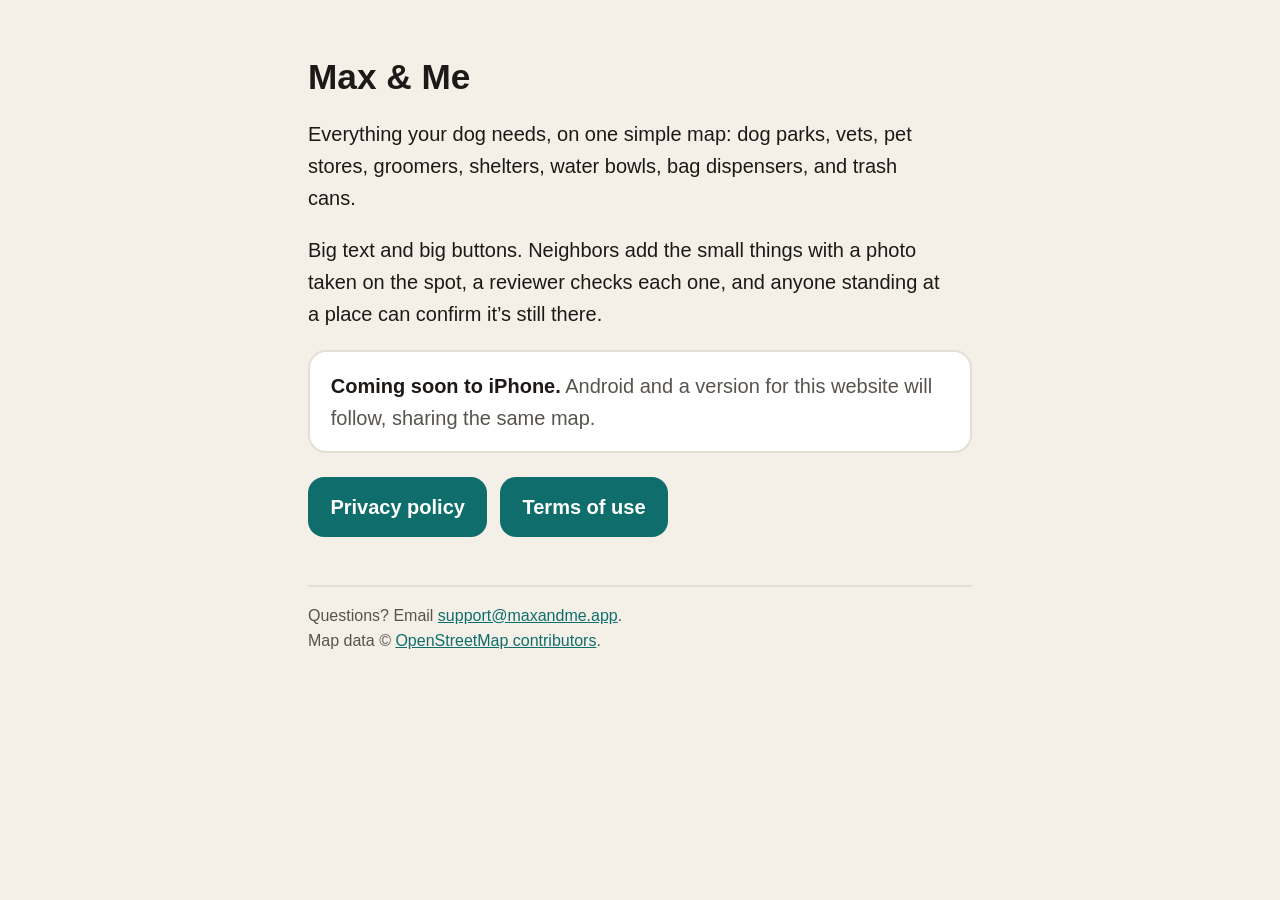
==== index.html @ 4dea9d4c "Website from 1908c22" ====
<!doctype html>
<html lang="en">
<head>
  <meta charset="utf-8">
  <meta name="viewport" content="width=device-width, initial-scale=1">
  <title>Max &amp; Me — everything your dog needs, on one map</title>
  <meta name="description" content="A simple, large-print map of dog parks, vets, water bowls, bag dispensers, groomers, and more — kept up to date by neighbors.">
  <link rel="stylesheet" href="style.css">
</head>
<body>
<main>
  <h1>Max &amp; Me</h1>
  <p style="font-size:1.25rem">Everything your dog needs, on one simple map: dog parks, vets, pet stores, groomers, shelters, water bowls, bag dispensers, and trash cans.</p>
  <p>Big text and big buttons. Neighbors add the small things with a photo taken on the spot, a reviewer checks each one, and anyone standing at a place can confirm it’s still there.</p>

  <div class="card">
    <strong>Coming soon to iPhone.</strong>
    <span class="muted">Android and a version for this website will follow, sharing the same map.</span>
  </div>

  <div class="buttons">
    <a class="button" href="privacy">Privacy policy</a>
    <a class="button" href="terms">Terms of use</a>
  </div>

  <footer>
    Questions? Email <a href="mailto:support@maxandme.app">support@maxandme.app</a>.<br>
    Map data © <a href="https://www.openstreetmap.org/copyright">OpenStreetMap contributors</a>.
  </footer>
</main>
</body>
</html>
---- style.css ----
:root {
  --bg: #F4F0E8;
  --ink: #1C1917;
  --muted: #57534E;
  --card: #FFFFFF;
  --brand: #0F6E6B;
  --line: #E4DED3;
  color-scheme: light;
}
@media (prefers-color-scheme: dark) {
  :root {
    --bg: #1C1917;
    --ink: #F5F5F4;
    --muted: #D6D3D1;
    --card: #292524;
    --brand: #5EC4BF;
    --line: #44403C;
    color-scheme: dark;
  }
}
* { box-sizing: border-box; }
body {
  margin: 0;
  background: var(--bg);
  color: var(--ink);
  font: 20px/1.6 -apple-system, BlinkMacSystemFont, "Segoe UI", Roboto, Helvetica, Arial, sans-serif;
}
main { max-width: 44rem; margin: 0 auto; padding: 2rem 1.25rem 4rem; }
header a { color: var(--brand); font-weight: 700; text-decoration: none; font-size: 1.1rem; }
h1 { font-size: 2.2rem; line-height: 1.2; margin: 1.5rem 0 0.5rem; }
h2 { font-size: 1.45rem; margin: 2.2rem 0 0.4rem; }
p, li { max-width: 40rem; }
li { margin: 0.3rem 0; }
a { color: var(--brand); }
.muted { color: var(--muted); }
.card {
  background: var(--card);
  border: 2px solid var(--line);
  border-radius: 18px;
  padding: 1.1rem 1.3rem;
  margin: 1.2rem 0;
}
.buttons { display: flex; flex-wrap: wrap; gap: 0.8rem; margin: 1.5rem 0; }
.button {
  display: inline-block;
  min-height: 56px;
  padding: 0.85rem 1.4rem;
  border-radius: 16px;
  background: var(--brand);
  color: #fff;
  font-weight: 700;
  text-decoration: none;
}
@media (prefers-color-scheme: dark) { .button { color: #1C1917; } }
footer { margin-top: 3rem; border-top: 2px solid var(--line); padding-top: 1rem; font-size: 1rem; color: var(--muted); }
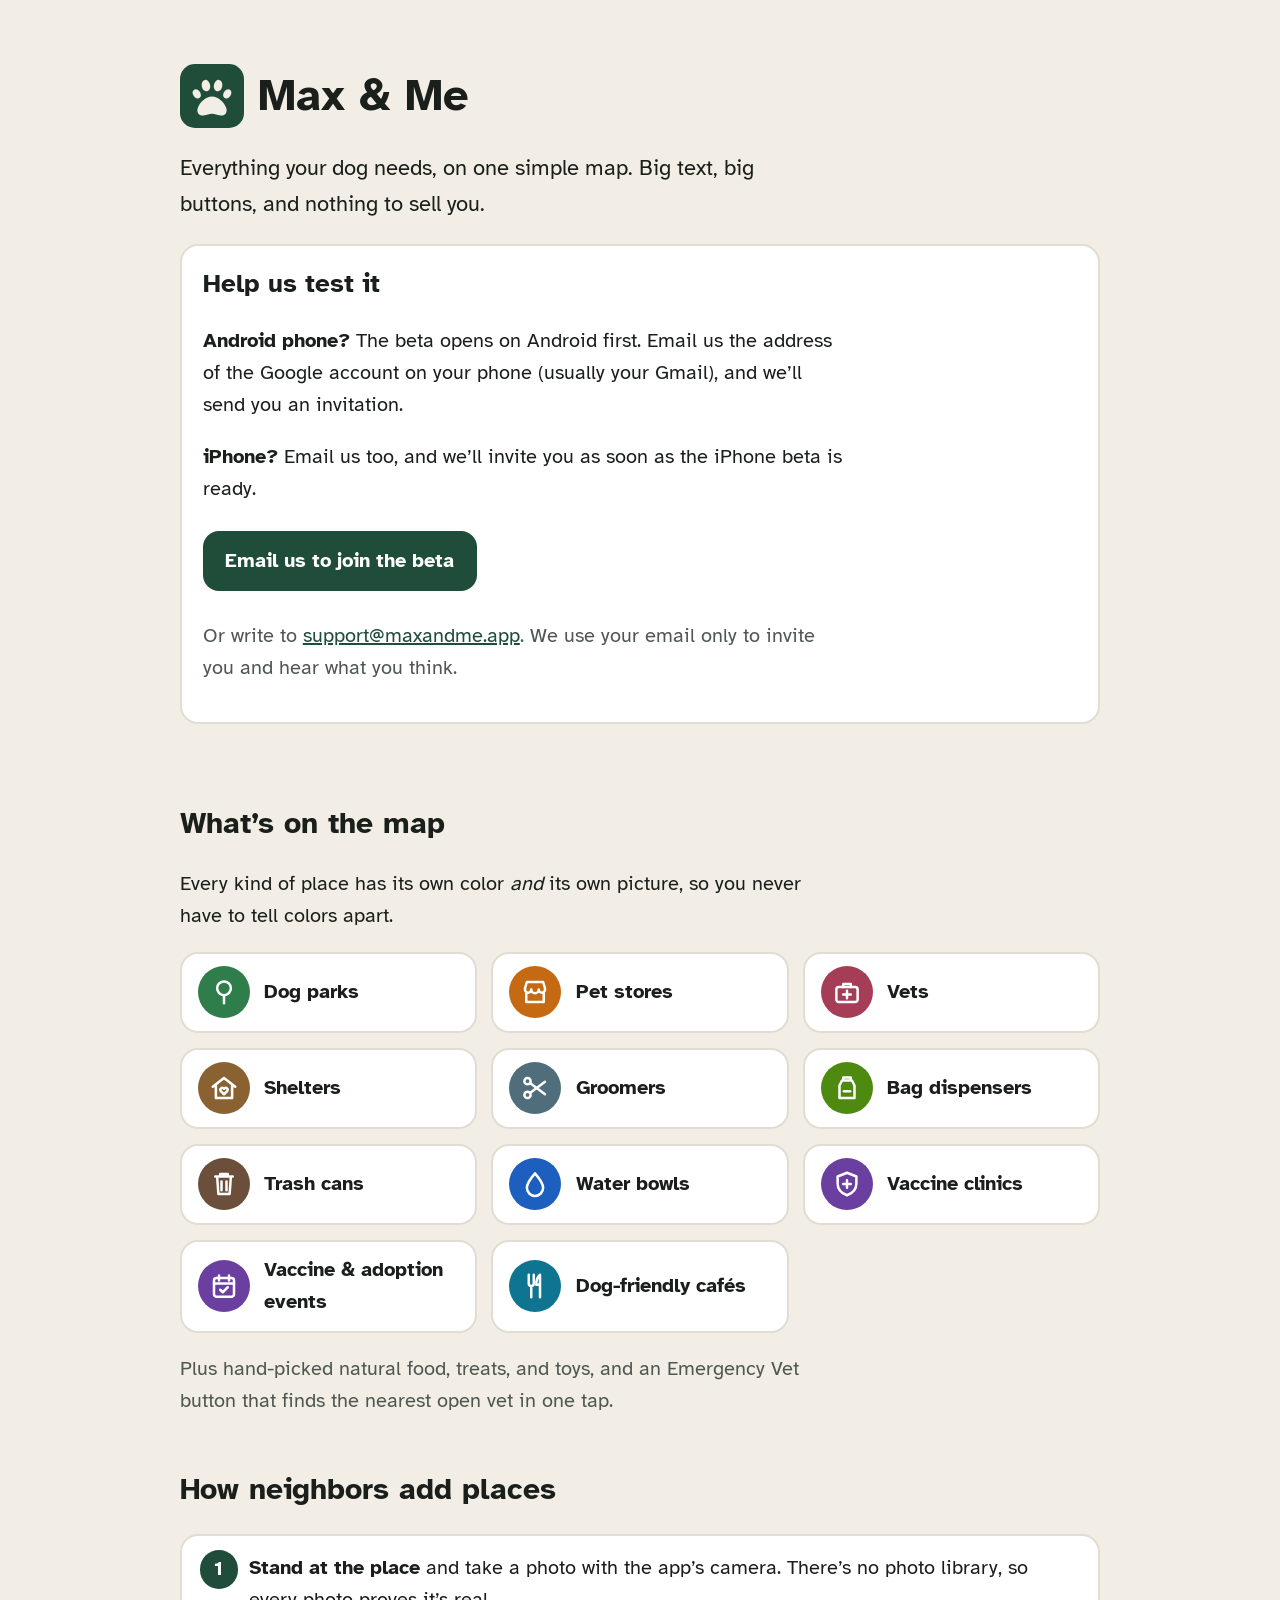
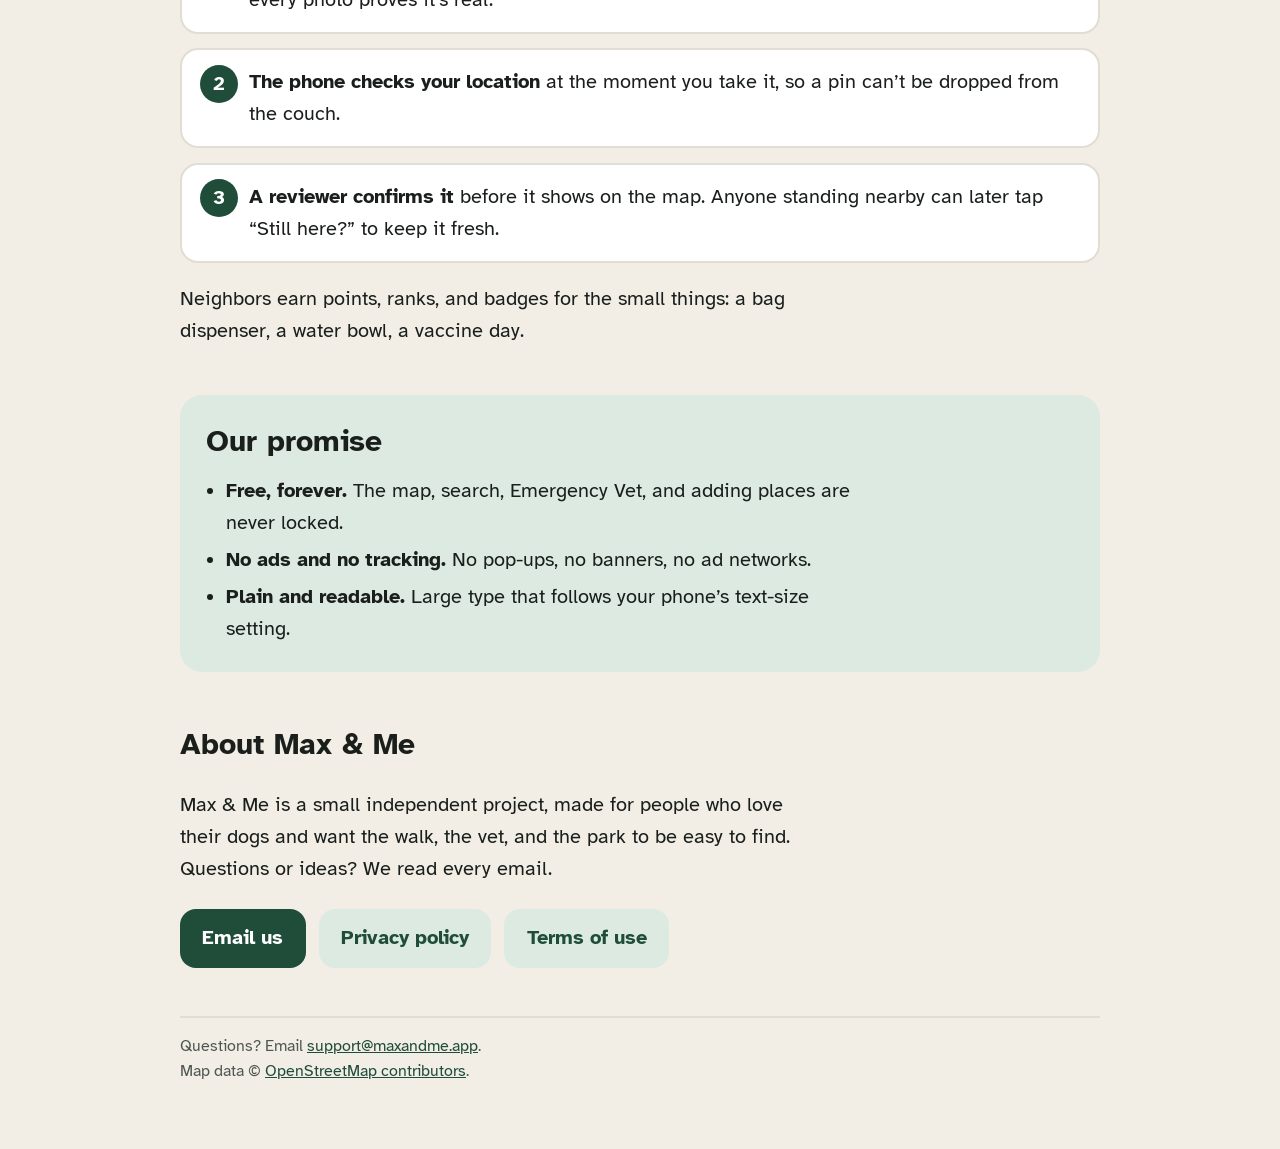
==== commit 9722c496: "Website from 72149ee" ====
--- a/index.html
+++ b/index.html
@@ -5,23 +5,72 @@
   <meta name="viewport" content="width=device-width, initial-scale=1">
   <title>Max &amp; Me — everything your dog needs, on one map</title>
   <meta name="description" content="A simple, large-print map of dog parks, vets, water bowls, bag dispensers, groomers, and more — kept up to date by neighbors.">
+  <link rel="preload" href="fonts/AtkinsonHyperlegible_400Regular.ttf" as="font" type="font/ttf" crossorigin>
+  <link rel="icon" type="image/png" href="img/favicon.png">
+  <link rel="apple-touch-icon" href="img/apple-touch-icon.png">
   <link rel="stylesheet" href="style.css">
 </head>
 <body>
-<main>
-  <h1>Max &amp; Me</h1>
-  <p style="font-size:1.25rem">Everything your dog needs, on one simple map: dog parks, vets, pet stores, groomers, shelters, water bowls, bag dispensers, and trash cans.</p>
-  <p>Big text and big buttons. Neighbors add the small things with a photo taken on the spot, a reviewer checks each one, and anyone standing at a place can confirm it’s still there.</p>
-
-  <div class="card">
-    <strong>Coming soon to iPhone.</strong>
-    <span class="muted">Android and a version for this website will follow, sharing the same map.</span>
+<main class="wide">
+  <div class="hero">
+    <h1><img class="logo" src="img/logo.svg" alt="" width="64" height="64">Max &amp; Me</h1>
+    <p class="lead">Everything your dog needs, on one simple map. Big text, big buttons, and nothing to sell you.</p>
+    <div class="card beta" id="beta">
+      <h2>Help us test it</h2>
+      <p><strong>Android phone?</strong> The beta opens on Android first. Email us the address of the Google account on your phone (usually your Gmail), and we’ll send you an invitation.</p>
+      <p><strong>iPhone?</strong> Email us too, and we’ll invite you as soon as the iPhone beta is ready.</p>
+      <a class="button" href="mailto:support@maxandme.app?subject=Max%20%26%20Me%20beta&amp;body=I%E2%80%99d%20like%20to%20test%20Max%20%26%20Me.%0A%0AMy%20phone%20(Android%20or%20iPhone)%3A%20%0AThe%20Google%20account%20email%20on%20my%20phone%20(Android%20only)%3A%20%0ATown%20where%20I%20walk%20my%20dog%3A%20%0A">Email us to join the beta</a>
+      <p class="muted">Or write to <a href="mailto:support@maxandme.app">support@maxandme.app</a>. We use your email only to invite you and hear what you think.</p>
+    </div>
   </div>
 
-  <div class="buttons">
-    <a class="button" href="privacy">Privacy policy</a>
-    <a class="button" href="terms">Terms of use</a>
-  </div>
+  <section>
+    <h2>What’s on the map</h2>
+    <p>Every kind of place has its own color <em>and</em> its own picture, so you never have to tell colors apart.</p>
+    <ul class="kinds">
+      <li style="--c:#2F7D4A"><svg viewBox="0 0 24 24" aria-hidden="true"><circle cx="12" cy="9" r="5.5"/><path d="M12 14.5V21"/></svg>Dog parks</li>
+      <li style="--c:#C56A12"><svg viewBox="0 0 24 24" aria-hidden="true"><path d="M4 9l1.5-5h13L20 9v1a2.5 2.5 0 0 1-5 0 2.5 2.5 0 0 1-6 0A2.5 2.5 0 0 1 4 10zM5 13v7h14v-7"/></svg>Pet stores</li>
+      <li style="--c:#A63D57"><svg viewBox="0 0 24 24" aria-hidden="true"><rect x="3.5" y="8" width="17" height="12" rx="2"/><path d="M9 8V5.5h6V8M12 11v6M9 14h6"/></svg>Vets</li>
+      <li style="--c:#8A6232"><svg viewBox="0 0 24 24" aria-hidden="true"><path d="M3 11l9-7 9 7M5.5 9.5V20h13V9.5"/><path d="M12 17l-2.6-2.5a1.6 1.6 0 0 1 2.6-1.9 1.6 1.6 0 0 1 2.6 1.9z"/></svg>Shelters</li>
+      <li style="--c:#4F6D7A"><svg viewBox="0 0 24 24" aria-hidden="true"><circle cx="6" cy="6.5" r="2.5"/><circle cx="6" cy="17.5" r="2.5"/><path d="M8 8l12 9M8 16L20 7"/></svg>Groomers</li>
+      <li style="--c:#4F8A10"><svg viewBox="0 0 24 24" aria-hidden="true"><path d="M8 6h8l2 4v10H6V10zM9 6V3.5h6V6"/><path d="M9.5 14.5h5"/></svg>Bag dispensers</li>
+      <li style="--c:#6B4F3A"><svg viewBox="0 0 24 24" aria-hidden="true"><path d="M5 6h14M9 6V4h6v2M6.5 6l1 14h9l1-14M10 10v7M14 10v7"/></svg>Trash cans</li>
+      <li style="--c:#1D5FBF"><svg viewBox="0 0 24 24" aria-hidden="true"><path d="M12 3.5S5.5 11 5.5 15a6.5 6.5 0 0 0 13 0C18.5 11 12 3.5 12 3.5z"/></svg>Water bowls</li>
+      <li style="--c:#6B3FA0"><svg viewBox="0 0 24 24" aria-hidden="true"><path d="M12 3l7.5 3v5.5c0 4.5-3 7.8-7.5 9.5-4.5-1.7-7.5-5-7.5-9.5V6zM12 9v6M9 12h6"/></svg>Vaccine clinics</li>
+      <li style="--c:#6B3FA0"><svg viewBox="0 0 24 24" aria-hidden="true"><rect x="4" y="5.5" width="16" height="15" rx="2"/><path d="M4 10h16M8 3.5v4M16 3.5v4M9 15l2 2 4-4"/></svg>Vaccine &amp; adoption events</li>
+      <li style="--c:#0E7490"><svg viewBox="0 0 24 24" aria-hidden="true"><path d="M7 3v7a2 2 0 0 0 2 2v9M11 3v7a2 2 0 0 1-2 2M16 21V3c-2 1.5-3 4-3 8h3"/></svg>Dog-friendly cafés</li>
+    </ul>
+    <p class="muted">Plus hand-picked natural food, treats, and toys, and an Emergency Vet button that finds the nearest open vet in one tap.</p>
+  </section>
+
+  <section>
+    <h2>How neighbors add places</h2>
+    <ol class="steps">
+      <li><strong>Stand at the place</strong> and take a photo with the app’s camera. There’s no photo library, so every photo proves it’s real.</li>
+      <li><strong>The phone checks your location</strong> at the moment you take it, so a pin can’t be dropped from the couch.</li>
+      <li><strong>A reviewer confirms it</strong> before it shows on the map. Anyone standing nearby can later tap “Still here?” to keep it fresh.</li>
+    </ol>
+    <p>Neighbors earn points, ranks, and badges for the small things: a bag dispenser, a water bowl, a vaccine day.</p>
+  </section>
+
+  <section class="promise">
+    <h2>Our promise</h2>
+    <ul>
+      <li><strong>Free, forever.</strong> The map, search, Emergency Vet, and adding places are never locked.</li>
+      <li><strong>No ads and no tracking.</strong> No pop-ups, no banners, no ad networks.</li>
+      <li><strong>Plain and readable.</strong> Large type that follows your phone’s text-size setting.</li>
+    </ul>
+  </section>
+
+  <section>
+    <h2>About Max &amp; Me</h2>
+    <p>Max &amp; Me is a small independent project, made for people who love their dogs and want the walk, the vet, and the park to be easy to find. Questions or ideas? We read every email.</p>
+    <div class="buttons">
+      <a class="button" href="mailto:support@maxandme.app">Email us</a>
+      <a class="button alt" href="privacy">Privacy policy</a>
+      <a class="button alt" href="terms">Terms of use</a>
+    </div>
+  </section>
 
   <footer>
     Questions? Email <a href="mailto:support@maxandme.app">support@maxandme.app</a>.<br>
--- a/style.css
+++ b/style.css
@@ -1,10 +1,13 @@
+@font-face { font-family: "Atkinson Hyperlegible"; src: url("fonts/AtkinsonHyperlegible_400Regular.ttf") format("truetype"); font-weight: 400; font-display: swap; }
+@font-face { font-family: "Atkinson Hyperlegible"; src: url("fonts/AtkinsonHyperlegible_700Bold.ttf") format("truetype"); font-weight: 700; font-display: swap; }
 :root {
-  --bg: #F4F0E8;
-  --ink: #1C1917;
-  --muted: #57534E;
+  --bg: #F2EEE5;
+  --ink: #1A1F1C;
+  --muted: #4F5752;
   --card: #FFFFFF;
-  --brand: #0F6E6B;
-  --line: #E4DED3;
+  --brand: #1F4D3A;
+  --soft: #DDEAE2;
+  --line: #E2DDD2;
   color-scheme: light;
 }
 @media (prefers-color-scheme: dark) {
@@ -13,7 +16,8 @@
     --ink: #F5F5F4;
     --muted: #D6D3D1;
     --card: #292524;
-    --brand: #5EC4BF;
+    --brand: #7FC4A0;
+    --soft: #24352D;
     --line: #44403C;
     color-scheme: dark;
   }
@@ -23,7 +27,7 @@
   margin: 0;
   background: var(--bg);
   color: var(--ink);
-  font: 20px/1.6 -apple-system, BlinkMacSystemFont, "Segoe UI", Roboto, Helvetica, Arial, sans-serif;
+  font: 20px/1.6 "Atkinson Hyperlegible", -apple-system, BlinkMacSystemFont, "Segoe UI", Roboto, Helvetica, Arial, sans-serif;
 }
 main { max-width: 44rem; margin: 0 auto; padding: 2rem 1.25rem 4rem; }
 header a { color: var(--brand); font-weight: 700; text-decoration: none; font-size: 1.1rem; }
@@ -51,5 +55,28 @@
   font-weight: 700;
   text-decoration: none;
 }
-@media (prefers-color-scheme: dark) { .button { color: #1C1917; } }
+@media (prefers-color-scheme: dark) { .button { color: #1A1F1C; } }
 footer { margin-top: 3rem; border-top: 2px solid var(--line); padding-top: 1rem; font-size: 1rem; color: var(--muted); }
+
+/* Home page */
+.wide { max-width: 60rem; }
+.hero { padding: 1.5rem 0 0.5rem; }
+.hero h1 { font-size: 2.8rem; margin-top: 0.5rem; }
+.hero h1 { display: flex; align-items: center; gap: 0.9rem; }
+.logo { width: 64px; height: 64px; border-radius: 15px; flex: none; }
+.beta h2 { margin: 0 0 0.4rem; font-size: 1.6rem; }
+.beta .button { margin: 0.4rem 0 0.6rem; }
+.hero .lead { font-size: 1.4rem; max-width: 36rem; }
+.button.alt { background: var(--soft); color: var(--brand); }
+section { margin-top: 3rem; }
+section > h2 { font-size: 1.9rem; margin-top: 0; }
+.kinds { list-style: none; padding: 0; margin: 1.2rem 0; display: grid; grid-template-columns: repeat(auto-fill, minmax(15rem, 1fr)); gap: 0.9rem; }
+.kinds li { margin: 0; max-width: none; display: flex; align-items: center; gap: 0.9rem; background: var(--card); border: 2px solid var(--line); border-radius: 18px; padding: 0.8rem 1rem; font-weight: 700; }
+.kinds svg { flex: none; width: 52px; height: 52px; padding: 11px; border-radius: 50%; background: var(--c); stroke: #fff; fill: none; stroke-width: 2; stroke-linecap: round; stroke-linejoin: round; }
+.steps { list-style: none; counter-reset: s; padding: 0; display: grid; gap: 0.9rem; }
+.steps li { counter-increment: s; margin: 0; max-width: none; background: var(--card); border: 2px solid var(--line); border-radius: 18px; padding: 1rem 1.3rem 1rem 4.2rem; position: relative; }
+.steps li::before { content: counter(s); position: absolute; left: 1.1rem; top: 0.9rem; width: 2.4rem; height: 2.4rem; border-radius: 50%; background: var(--brand); color: #fff; font-weight: 700; display: grid; place-items: center; }
+@media (prefers-color-scheme: dark) { .steps li::before { color: #1A1F1C; } }
+.promise { background: var(--soft); border-radius: 22px; padding: 1.4rem 1.6rem; }
+.promise ul { padding-left: 1.3rem; margin: 0.6rem 0 0; }
+@media (max-width: 30rem) { .hero h1 { font-size: 2.2rem; } .hero .lead { font-size: 1.25rem; } }
